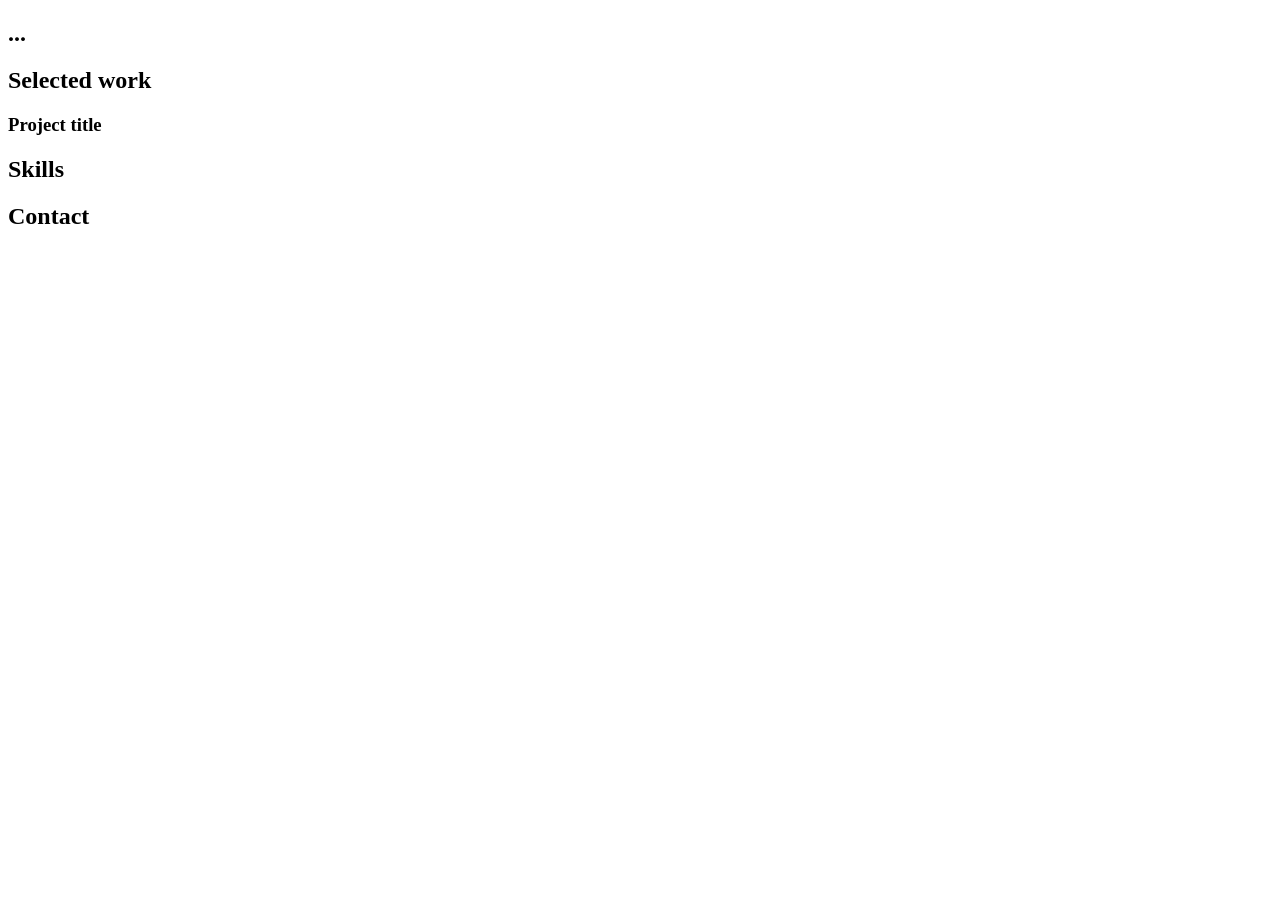
==== index.html @ 51272b7e "HTML structure" ====
<!DOCTYPE html>
<html lang="en">
<head>
    <meta charset="UTF-8">
    <meta name="viewport" content="width=device-width, initial-scale=1.0">
    <title>Portfolio</title>
    <link rel="stylesheet" href="styles.css">
</head>

<body>
    <header>
        <nav aria-label="Primary navigation">
            <!-- Site name and navigation links -->
        </nav>
    </header>

    <main>
        <section id="about" aria-labelledby="about-heading">
            <h1 id="about-heading">...</h1>
            <!-- Introduction -->
        </section>

        <section id="work" aria-labelledby="work-heading">
            <h2 id="work-heading">Selected work</h2>

            <article>
                <h3>Project title</h3>
                <!-- Project description and link -->
            </article>
        </section>

        <section id="skills" aria-labelledby="skills-heading">
            <h2 id="skills-heading">Skills</h2>
            <!-- Skills list -->
        </section>

        <section id="contact" aria-labelledby="contact-heading">
            <h2 id="contact-heading">Contact</h2>
            <!-- Contact information -->
        </section>
    </main>

    <footer>
        
    </footer>
</body>

</html>
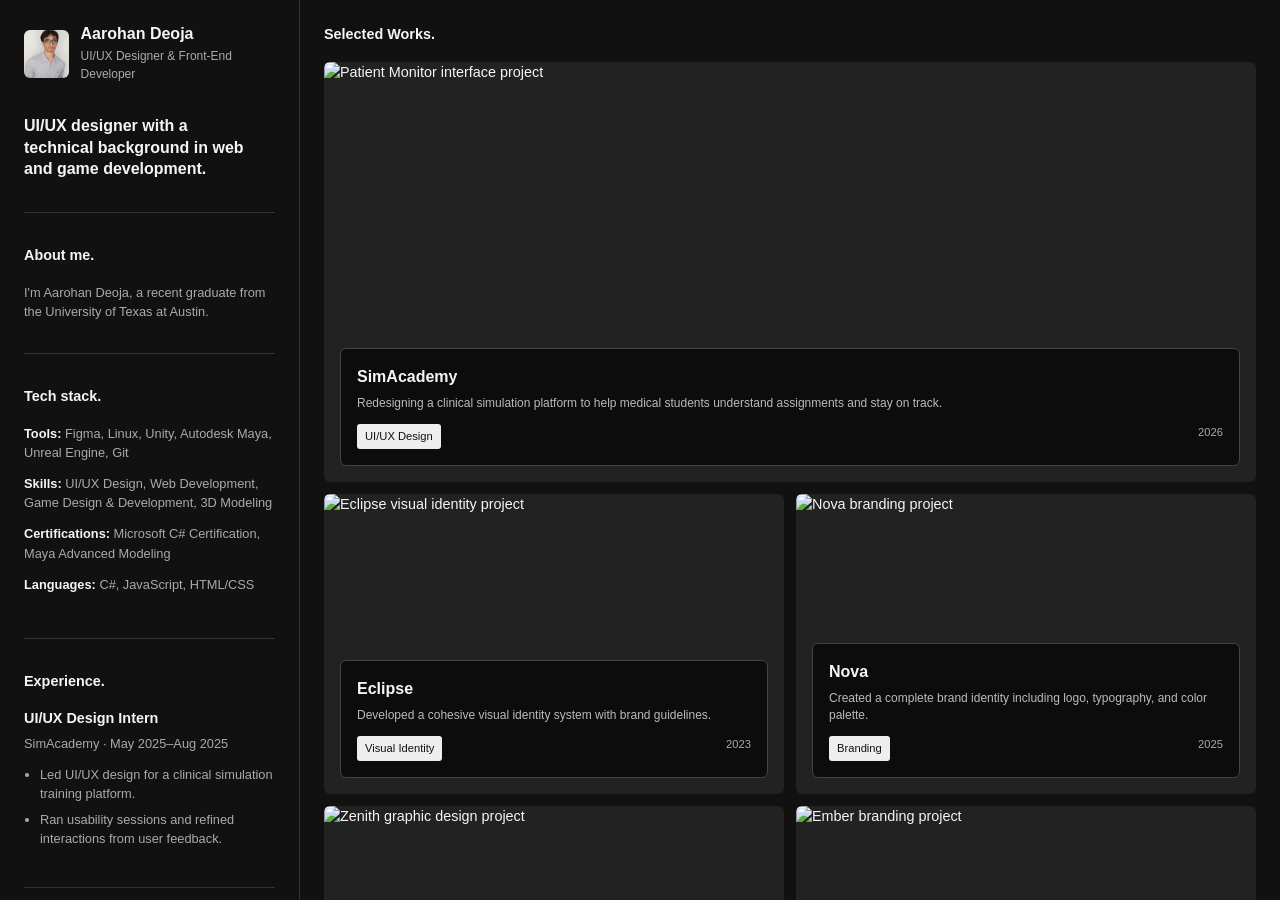
==== commit f9d5a9cf: "Homepage structure and 1st project" ====
--- a/index.html
+++ b/index.html
@@ -3,46 +3,190 @@
 <head>
     <meta charset="UTF-8">
     <meta name="viewport" content="width=device-width, initial-scale=1.0">
-    <title>Portfolio</title>
+    <title>Aarohan Deoja | UI/UX Designer</title>
     <link rel="stylesheet" href="styles.css">
 </head>
 
 <body>
-    <header>
-        <nav aria-label="Primary navigation">
-            <!-- Site name and navigation links -->
-        </nav>
-    </header>
+    <div class="site-layout">
+        <aside class="sidebar">
+            <header class="profile">
+                <img src="images/profile.png" alt="Photo of Aarohan">
 
-    <main>
-        <section id="about" aria-labelledby="about-heading">
-            <h1 id="about-heading">...</h1>
-            <!-- Introduction -->
-        </section>
+                <div>
+                    <h1>Aarohan Deoja</h1>
+                    <p>UI/UX Designer &amp; Front-End Developer</p>
+                </div>
+            </header>
 
-        <section id="work" aria-labelledby="work-heading">
-            <h2 id="work-heading">Selected work</h2>
+            <p class="intro">
+                UI/UX designer with a technical background in web and game development.
+            </p>
 
-            <article>
-                <h3>Project title</h3>
-                <!-- Project description and link -->
-            </article>
-        </section>
+            <section class="sidebar-section" aria-labelledby="about-heading">
+                <h2 id="about-heading">About me.</h2>
+                <p>
+                    I'm Aarohan Deoja, a recent graduate from the University of Texas at Austin.
+                </p>
+            </section>
 
-        <section id="skills" aria-labelledby="skills-heading">
-            <h2 id="skills-heading">Skills</h2>
-            <!-- Skills list -->
-        </section>
+            <section class="sidebar-section" aria-labelledby="skills-heading">
+                <h2 id="skills-heading">Tech stack.</h2>
 
-        <section id="contact" aria-labelledby="contact-heading">
-            <h2 id="contact-heading">Contact</h2>
-            <!-- Contact information -->
-        </section>
-    </main>
+                <ul>
+                    <li>
+                        <strong>Tools:</strong>
+                        Figma, Linux, Unity, Autodesk Maya, Unreal Engine, Git
+                    </li>
+                    <li>
+                        <strong>Skills:</strong>
+                        UI/UX Design, Web Development, Game Design &amp; Development, 3D Modeling
+                    </li>
+                    <li>
+                        <strong>Certifications:</strong>
+                        Microsoft C# Certification, Maya Advanced Modeling
+                    </li>
+                    <li>
+                        <strong>Languages:</strong>
+                        C#, JavaScript, HTML/CSS
+                    </li>
+                </ul>
+            </section>
 
-    <footer>
-        
-    </footer>
+            <section class="sidebar-section" aria-labelledby="experience-heading">
+                <h2 id="experience-heading">Experience.</h2>
+
+                <article class="experience-item">
+                    <h3>UI/UX Design Intern</h3>
+                    <p>SimAcademy &middot; May 2025&ndash;Aug 2025</p>
+
+                    <ul>
+                        <li>
+                            Led UI/UX design for a clinical simulation training platform.
+                        </li>
+                        <li>
+                            Ran usability sessions and refined interactions from user feedback.
+                        </li>
+                    </ul>
+                </article>
+            </section>
+
+            <section class="sidebar-section" aria-labelledby="links-heading">
+                <h2 id="links-heading">Elsewhere.</h2>
+
+                <nav aria-label="External links">
+                    <ul>
+                        <li><a href="#">Work &amp; Portfolio</a></li>
+                        <li><a href="#">GitHub</a></li>
+                        <li><a href="#">ArtStation</a></li>
+                        <li><a href="#">itch.io</a></li>
+                    </ul>
+                </nav>
+
+                <h3>Contact</h3>
+
+                <ul>
+                    <li><a href="#">LinkedIn</a></li>
+                    <li><a href="mailto:hello@example.com">Email</a></li>
+                </ul>
+            </section>
+
+            <footer class="sidebar-footer">
+                <p>&copy; 2026 All rights reserved</p>
+            </footer>
+        </aside>
+
+        <main class="projects-column">
+            <header class="projects-header">
+                <h2>Selected Works.</h2>
+            </header>
+
+            <section class="project-grid" aria-label="Selected projects">
+                <article class="project-card project-card-featured">
+                    <img
+                        src="images/patient-monitor.jpg"
+                        alt="Patient Monitor interface project"
+                    >
+
+                    <div class="project-card-content">
+                        <h3>SimAcademy</h3>
+                        <p>
+                            Redesigning a clinical simulation platform to help medical
+                            students understand assignments and stay on track.
+                        </p>
+                        <a href="#">UI/UX Design</a>
+                        <time datetime="2026">2026</time>
+                    </div>
+                </article>
+
+                <article class="project-card">
+                    <img
+                        src="images/eclipse.jpg"
+                        alt="Eclipse visual identity project"
+                    >
+
+                    <div class="project-card-content">
+                        <h3>Eclipse</h3>
+                        <p>
+                            Developed a cohesive visual identity system with brand guidelines.
+                        </p>
+                        <a href="#">Visual Identity</a>
+                        <time datetime="2023">2023</time>
+                    </div>
+                </article>
+
+                <article class="project-card">
+                    <img
+                        src="images/nova.jpg"
+                        alt="Nova branding project"
+                    >
+
+                    <div class="project-card-content">
+                        <h3>Nova</h3>
+                        <p>
+                            Created a complete brand identity including logo, typography,
+                            and color palette.
+                        </p>
+                        <a href="#">Branding</a>
+                        <time datetime="2025">2025</time>
+                    </div>
+                </article>
+
+                <article class="project-card">
+                    <img
+                        src="images/zenith.jpg"
+                        alt="Zenith graphic design project"
+                    >
+
+                    <div class="project-card-content">
+                        <h3>Zenith</h3>
+                        <p>
+                            Created a complete brand identity including logo, typography,
+                            and color palette.
+                        </p>
+                        <a href="#">Graphic Design</a>
+                        <time datetime="2024">2024</time>
+                    </div>
+                </article>
+
+                <article class="project-card">
+                    <img
+                        src="images/ember.jpg"
+                        alt="Ember branding project"
+                    >
+
+                    <div class="project-card-content">
+                        <h3>Ember</h3>
+                        <p>
+                            Refreshed the existing brand with a new logo, updated color
+                            palette, and refined visuals.
+                        </p>
+                        <a href="#">Branding</a>
+                        <time datetime="2022">2022</time>
+                    </div>
+                </article>
+            </section>
+        </main>
+    </div>
 </body>
-
 </html>
--- a/styles.css
+++ b/styles.css
@@ -0,0 +1,263 @@
+/* ---------- Foundation ---------- */
+
+* {
+    box-sizing: border-box;
+}
+
+html {
+    scroll-behavior: smooth;
+}
+
+body {
+    margin: 0;
+    background-color: #111111;
+    color: #f5f5f5;
+    font-family: Arial, sans-serif;
+    font-size: 0.9rem;
+    line-height: 1.5;
+}
+
+img {
+    display: block;
+    max-width: 100%;
+}
+
+a {
+    color: inherit;
+    text-decoration: none;
+}
+
+a:hover {
+    color: #aaaaaa;
+}
+
+
+/* ---------- Desktop layout ---------- */
+
+.site-layout {
+    display: grid;
+    grid-template-columns: 300px minmax(0, 1fr);
+    min-height: 100vh;
+}
+
+.sidebar {
+    position: sticky;
+    top: 0;
+    height: 100vh;
+    padding: 1.5rem;
+    border-right: 1px solid #333333;
+    overflow-y: auto;
+}
+
+.projects-column {
+    min-width: 0;
+    height: 100vh;
+    padding: 1.5rem;
+    overflow-y: auto;
+}
+
+
+/* ---------- Sidebar ---------- */
+
+.profile {
+    display: flex;
+    align-items: center;
+    gap: 0.75rem;
+}
+
+.profile img {
+    width: 48px;
+    height: 48px;
+    border-radius: 6px;
+    object-fit: cover;
+}
+
+.profile h1 {
+    margin: 0;
+    font-size: 1rem;
+    line-height: 1.2;
+}
+
+.profile p {
+    margin: 0.25rem 0 0;
+    color: #aaaaaa;
+    font-size: 0.75rem;
+}
+
+.intro {
+    max-width: 230px;
+    margin: 2rem 0;
+    font-size: 1rem;
+    font-weight: 600;
+    line-height: 1.35;
+}
+
+.sidebar-section {
+    padding: 2rem 0;
+    border-top: 1px solid #333333;
+}
+
+.sidebar-section h2,
+.sidebar-section h3 {
+    margin: 0 0 1rem;
+    font-size: 0.9rem;
+}
+
+.sidebar-section p {
+    margin: 0;
+    color: #aaaaaa;
+    font-size: 0.8rem;
+}
+
+.sidebar-section ul {
+    margin: 0;
+    padding: 0;
+    list-style: none;
+}
+
+.sidebar-section li {
+    margin-bottom: 0.75rem;
+    color: #aaaaaa;
+    font-size: 0.8rem;
+}
+
+.sidebar-section strong {
+    color: #f5f5f5;
+}
+
+.experience-item h3 {
+    margin-bottom: 0.25rem;
+}
+
+.experience-item p {
+    margin-bottom: 0.75rem;
+}
+
+.experience-item ul {
+    padding-left: 1rem;
+    list-style: disc;
+}
+
+.experience-item li {
+    margin-bottom: 0.4rem;
+}
+
+.sidebar-footer {
+    padding-top: 2rem;
+    border-top: 1px solid #333333;
+    color: #777777;
+    font-size: 0.7rem;
+}
+
+
+/* ---------- Projects ---------- */
+
+.projects-header {
+    margin-bottom: 1rem;
+}
+
+.projects-header h2 {
+    margin: 0;
+    font-size: 0.9rem;
+}
+
+.project-grid {
+    display: grid;
+    grid-template-columns: repeat(2, minmax(0, 1fr));
+    gap: 0.75rem;
+}
+
+.project-card {
+    position: relative;
+    min-height: 300px;
+    overflow: hidden;
+    border-radius: 6px;
+    background-color: #222222;
+}
+
+.project-card-featured {
+    grid-column: span 2;
+    min-height: 420px;
+}
+
+.project-card img {
+    width: 100%;
+    height: 100%;
+    object-fit: cover;
+}
+
+.project-card-content {
+    position: absolute;
+    right: 1rem;
+    bottom: 1rem;
+    left: 1rem;
+    padding: 1rem;
+    border: 1px solid #444444;
+    border-radius: 6px;
+    background-color: rgba(10, 10, 10, 0.88);
+}
+
+.project-card-content h3 {
+    margin: 0 0 0.4rem;
+    font-size: 1rem;
+}
+
+.project-card-content p {
+    margin: 0 0 0.75rem;
+    color: #bbbbbb;
+    font-size: 0.75rem;
+    line-height: 1.4;
+}
+
+.project-card-content a {
+    display: inline-block;
+    padding: 0.25rem 0.5rem;
+    border-radius: 3px;
+    background-color: #eeeeee;
+    color: #111111;
+    font-size: 0.7rem;
+}
+
+.project-card-content time {
+    float: right;
+    color: #aaaaaa;
+    font-size: 0.7rem;
+}
+
+
+/* ---------- Mobile layout ---------- */
+
+@media (max-width: 700px) {
+    .site-layout {
+        display: block;
+    }
+
+    .sidebar,
+    .projects-column {
+        height: auto;
+        overflow: visible;
+    }
+
+    .sidebar {
+        position: static;
+        border-right: 0;
+        border-bottom: 1px solid #333333;
+    }
+
+    .projects-column {
+        padding-top: 2rem;
+    }
+
+    .project-grid {
+        grid-template-columns: 1fr;
+    }
+
+    .project-card-featured {
+        grid-column: auto;
+    }
+
+    .project-card,
+    .project-card-featured {
+        min-height: 320px;
+    }
+}
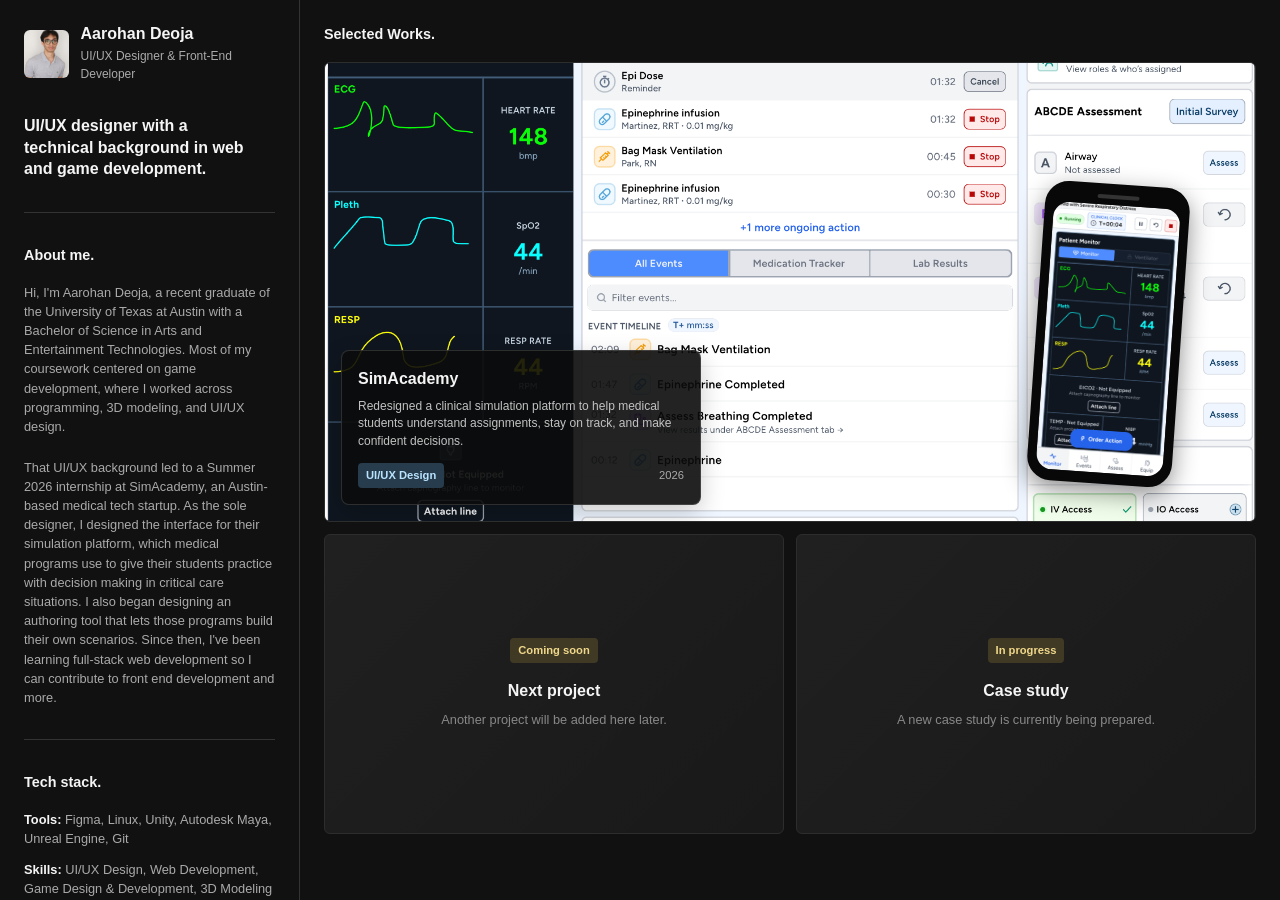
==== commit fd4d9d6a: "SimAcademy project page setup" ====
--- a/index.html
+++ b/index.html
@@ -26,7 +26,20 @@
             <section class="sidebar-section" aria-labelledby="about-heading">
                 <h2 id="about-heading">About me.</h2>
                 <p>
-                    I'm Aarohan Deoja, a recent graduate from the University of Texas at Austin.
+                    Hi, I'm Aarohan Deoja, a recent graduate of the University of Texas at Austin
+                    with a Bachelor of Science in Arts and Entertainment Technologies. Most of my
+                    coursework centered on game development, where I worked across programming,
+                    3D modeling, and UI/UX design.
+                </p>
+                <br>
+                <p>
+                    That UI/UX background led to a Summer 2026 internship at SimAcademy, an
+                    Austin-based medical tech startup. As the sole designer, I designed the
+                    interface for their simulation platform, which medical programs use to give
+                    their students practice with decision making in critical care situations. I
+                    also began designing an authoring tool that lets those programs build their
+                    own scenarios. Since then, I've been learning full-stack web development so I
+                    can contribute to front end development and more.
                 </p>
             </section>
 
@@ -58,7 +71,7 @@
 
                 <article class="experience-item">
                     <h3>UI/UX Design Intern</h3>
-                    <p>SimAcademy &middot; May 2025&ndash;Aug 2025</p>
+                    <p>SimAcademy &middot; May 2026&ndash;Aug 2026</p>
 
                     <ul>
                         <li>
@@ -72,22 +85,21 @@
             </section>
 
             <section class="sidebar-section" aria-labelledby="links-heading">
-                <h2 id="links-heading">Elsewhere.</h2>
+                <h2 id="links-heading">My Other Work.</h2>
 
                 <nav aria-label="External links">
                     <ul>
-                        <li><a href="#">Work &amp; Portfolio</a></li>
-                        <li><a href="#">GitHub</a></li>
-                        <li><a href="#">ArtStation</a></li>
-                        <li><a href="#">itch.io</a></li>
+                        <li><a href="https://github.com/adeoja">GitHub Profile</a></li>
+                        <li><a href="https://adeoja.itch.io/">Game Projects</a></li>
+                        <li><a href="#">3D Art Projects</a></li>
                     </ul>
                 </nav>
+                <br>
 
                 <h3>Contact</h3>
-
                 <ul>
-                    <li><a href="#">LinkedIn</a></li>
-                    <li><a href="mailto:hello@example.com">Email</a></li>
+                    <li><a href="https://www.linkedin.com/in/aarohandeoja/">LinkedIn</a></li>
+                    <li><a href="mailto:cadeoja@gmail.com">Email: cadeoja@gmail.com</a></li>
                 </ul>
             </section>
 
@@ -102,87 +114,53 @@
             </header>
 
             <section class="project-grid" aria-label="Selected projects">
-                <article class="project-card project-card-featured">
-                    <img
-                        src="images/patient-monitor.jpg"
-                        alt="Patient Monitor interface project"
-                    >
+                <a class="project-card-link" href="simacademy.html">
+                    <article class="project-card project-card-featured">
+                        <div class="project-media">
+                            <img
+                                class="project-desktop-image"
+                                src="images/simacademy-desktop.png"
+                                alt="SimAcademy clinical simulation platform desktop interface"
+                            >
 
-                    <div class="project-card-content">
-                        <h3>SimAcademy</h3>
-                        <p>
-                            Redesigning a clinical simulation platform to help medical
-                            students understand assignments and stay on track.
-                        </p>
-                        <a href="#">UI/UX Design</a>
-                        <time datetime="2026">2026</time>
+                            <div class="phone-frame">
+                                <img
+                                    src="images/patient-monitor-mobile.png"
+                                    alt="SimAcademy patient monitor mobile interface"
+                                >
+                            </div>
+
+                            <div class="project-card-content">
+                                <h3>SimAcademy</h3>
+
+                                <p>
+                                    Redesigned a clinical simulation platform to help medical
+                                    students understand assignments, stay on track, and make
+                                    confident decisions.
+                                </p>
+
+                                <div class="project-card-meta">
+                                    <span class="project-tag">UI/UX Design</span>
+                                    <time datetime="2026">2026</time>
+                                </div>
+                            </div>
+                        </div>
+                    </article>
+                </a>
+
+                <article class="project-card project-card-placeholder">
+                    <div class="placeholder-content">
+                        <span class="placeholder-label">Coming soon</span>
+                        <h3>Next project</h3>
+                        <p>Another project will be added here later.</p>
                     </div>
                 </article>
 
-                <article class="project-card">
-                    <img
-                        src="images/eclipse.jpg"
-                        alt="Eclipse visual identity project"
-                    >
-
-                    <div class="project-card-content">
-                        <h3>Eclipse</h3>
-                        <p>
-                            Developed a cohesive visual identity system with brand guidelines.
-                        </p>
-                        <a href="#">Visual Identity</a>
-                        <time datetime="2023">2023</time>
-                    </div>
-                </article>
-
-                <article class="project-card">
-                    <img
-                        src="images/nova.jpg"
-                        alt="Nova branding project"
-                    >
-
-                    <div class="project-card-content">
-                        <h3>Nova</h3>
-                        <p>
-                            Created a complete brand identity including logo, typography,
-                            and color palette.
-                        </p>
-                        <a href="#">Branding</a>
-                        <time datetime="2025">2025</time>
-                    </div>
-                </article>
-
-                <article class="project-card">
-                    <img
-                        src="images/zenith.jpg"
-                        alt="Zenith graphic design project"
-                    >
-
-                    <div class="project-card-content">
-                        <h3>Zenith</h3>
-                        <p>
-                            Created a complete brand identity including logo, typography,
-                            and color palette.
-                        </p>
-                        <a href="#">Graphic Design</a>
-                        <time datetime="2024">2024</time>
-                    </div>
-                </article>
-
-                <article class="project-card">
-                    <img
-                        src="images/ember.jpg"
-                        alt="Ember branding project"
-                    >
-
-                    <div class="project-card-content">
-                        <h3>Ember</h3>
-                        <p>
-                            Refreshed the existing brand with a new logo, updated color
-                            palette, and refined visuals.
-                        </p>
-                        <a href="#">Branding</a>
-                        <time datetime="2022">2022</time>
+                <article class="project-card project-card-placeholder">
+                    <div class="placeholder-content">
+                        <span class="placeholder-label">In progress</span>
+                        <h3>Case study</h3>
+                        <p>A new case study is currently being prepared.</p>
                     </div>
                 </article>
             </section>
--- a/styles.css
+++ b/styles.css
@@ -167,34 +167,87 @@
     gap: 0.75rem;
 }
 
+.project-card-link {
+    display: block;
+    grid-column: 1 / -1;
+    color: inherit;
+}
+
+.project-card-link:hover {
+    color: inherit;
+}
+
+.project-card-link:hover .project-card {
+    border-color: #666666;
+    transform: translateY(-2px);
+}
+
 .project-card {
     position: relative;
     min-height: 300px;
     overflow: hidden;
+    border: 1px solid #2d2d2d;
     border-radius: 6px;
     background-color: #222222;
+    transition: border-color 180ms ease, transform 180ms ease;
 }
 
 .project-card-featured {
-    grid-column: span 2;
-    min-height: 420px;
-}
-
-.project-card img {
+    min-height: 460px;
+}
+
+.project-media {
+    position: absolute;
+    inset: 0;
+    overflow: hidden;
+}
+
+.project-desktop-image {
     width: 100%;
     height: 100%;
     object-fit: cover;
 }
 
+.phone-frame {
+    position: absolute;
+    right: 8%;
+    bottom: 8%;
+    width: 145px;
+    padding: 8px 6px;
+    border: 3px solid #080808;
+    border-radius: 24px;
+    background-color: #080808;
+    box-shadow: 0 8px 24px rgba(0, 0, 0, 0.45);
+    transform: rotate(4deg);
+}
+
+.phone-frame::before {
+    display: block;
+    width: 42px;
+    height: 4px;
+    margin: 0 auto 6px;
+    border-radius: 999px;
+    background-color: #333333;
+    content: "";
+}
+
+.phone-frame img {
+    width: 100%;
+    aspect-ratio: 9 / 19;
+    border-radius: 16px;
+    object-fit: cover;
+}
+
 .project-card-content {
     position: absolute;
-    right: 1rem;
     bottom: 1rem;
     left: 1rem;
+    width: min(360px, calc(100% - 2rem));
     padding: 1rem;
-    border: 1px solid #444444;
-    border-radius: 6px;
-    background-color: rgba(10, 10, 10, 0.88);
+    border: 1px solid rgba(255, 255, 255, 0.14);
+    border-radius: 8px;
+    background-color: rgba(12, 12, 12, 0.9);
+    box-shadow: 0 8px 24px rgba(0, 0, 0, 0.2);
 }
 
 .project-card-content h3 {
@@ -203,25 +256,182 @@
 }
 
 .project-card-content p {
-    margin: 0 0 0.75rem;
-    color: #bbbbbb;
+    margin: 0 0 0.8rem;
+    color: #c2c2c2;
     font-size: 0.75rem;
-    line-height: 1.4;
-}
-
-.project-card-content a {
+    line-height: 1.45;
+}
+
+.project-card-meta {
+    display: flex;
+    align-items: center;
+    justify-content: space-between;
+    gap: 1rem;
+}
+
+.project-tag,
+.placeholder-label {
     display: inline-block;
     padding: 0.25rem 0.5rem;
-    border-radius: 3px;
-    background-color: #eeeeee;
-    color: #111111;
+    border-radius: 4px;
+    background-color: #273d4d;
+    color: #b9e3ff;
     font-size: 0.7rem;
+    font-weight: 600;
 }
 
 .project-card-content time {
-    float: right;
     color: #aaaaaa;
     font-size: 0.7rem;
+}
+
+.project-card-placeholder {
+    display: grid;
+    min-height: 300px;
+    place-items: center;
+    background:
+        linear-gradient(135deg, rgba(255, 255, 255, 0.03), transparent),
+        #191919;
+}
+
+.placeholder-content {
+    width: min(260px, calc(100% - 2rem));
+    text-align: center;
+}
+
+.placeholder-content h3 {
+    margin: 1rem 0 0.4rem;
+    font-size: 1rem;
+}
+
+.placeholder-content p {
+    margin: 0;
+    color: #888888;
+    font-size: 0.8rem;
+}
+
+.placeholder-label {
+    background-color: #403a25;
+    color: #f0d88a;
+}
+
+
+/* ---------- Case study page ---------- */
+
+.case-study-page {
+    min-height: 100vh;
+}
+
+.case-study {
+    width: min(100% - 3rem, 1000px);
+    margin: 0 auto;
+    padding: 3rem 0 5rem;
+}
+
+.back-link {
+    display: inline-block;
+    margin-bottom: 4rem;
+    color: #aaaaaa;
+    font-size: 0.8rem;
+}
+
+.back-link:hover {
+    color: #ffffff;
+}
+
+.case-study-header {
+    max-width: 700px;
+    margin-bottom: 5rem;
+}
+
+.case-study-header h1 {
+    margin: 1rem 0;
+    font-size: clamp(2.5rem, 7vw, 5rem);
+    line-height: 1;
+}
+
+.case-study-intro {
+    max-width: 600px;
+    color: #aaaaaa;
+    font-size: 1.1rem;
+    line-height: 1.6;
+}
+
+.case-study-section {
+    margin-bottom: 5rem;
+}
+
+.case-study-section h2 {
+    margin: 0 0 1.5rem;
+    font-size: 1.2rem;
+}
+
+.case-study-section p {
+    max-width: 650px;
+    color: #aaaaaa;
+    line-height: 1.7;
+}
+
+.case-study-columns {
+    display: grid;
+    grid-template-columns: repeat(3, 1fr);
+    gap: 1rem;
+}
+
+.case-study-columns h3 {
+    margin: 0 0 0.4rem;
+    font-size: 0.8rem;
+}
+
+.case-study-columns p {
+    margin: 0;
+    font-size: 0.85rem;
+}
+
+.case-study-image {
+    width: 100%;
+    border: 1px solid #333333;
+    border-radius: 8px;
+}
+
+.case-study-phone-gallery {
+    display: flex;
+    align-items: flex-start;
+    gap: 1.5rem;
+    flex-wrap: wrap;
+}
+
+.case-study-phone-gallery img {
+    width: 180px;
+    aspect-ratio: 9 / 19;
+    padding: 8px 6px;
+    border: 3px solid #080808;
+    border-radius: 24px;
+    background-color: #080808;
+    box-shadow: 0 8px 24px rgba(0, 0, 0, 0.35);
+    object-fit: cover;
+}
+
+.case-study-gallery {
+    display: grid;
+    grid-template-columns: repeat(2, 1fr);
+    gap: 1.5rem;
+}
+
+.case-study-gallery figure {
+    margin: 0;
+}
+
+.case-study-gallery img {
+    width: 100%;
+    border: 1px solid #333333;
+    border-radius: 8px;
+}
+
+.case-study-gallery figcaption {
+    margin-top: 0.5rem;
+    color: #888888;
+    font-size: 0.75rem;
 }
 
 
@@ -252,7 +462,7 @@
         grid-template-columns: 1fr;
     }
 
-    .project-card-featured {
+    .project-card-link {
         grid-column: auto;
     }
 
@@ -260,4 +470,47 @@
     .project-card-featured {
         min-height: 320px;
     }
+
+    .phone-frame {
+        right: 5%;
+        width: 105px;
+    }
+
+    .project-card-content {
+        width: min(280px, calc(100% - 2rem));
+    }
+
+    .case-study {
+        width: min(100% - 2rem, 1000px);
+        padding-top: 2rem;
+    }
+
+    .back-link {
+        margin-bottom: 3rem;
+    }
+
+    .case-study-header {
+        margin-bottom: 3rem;
+    }
+
+    .case-study-columns {
+        grid-template-columns: 1fr;
+        gap: 1.5rem;
+    }
+
+    .case-study-section {
+        margin-bottom: 3.5rem;
+    }
+
+    .case-study-phone-gallery {
+        justify-content: center;
+    }
+
+    .case-study-phone-gallery img {
+        width: 140px;
+    }
+
+    .case-study-gallery {
+        grid-template-columns: 1fr;
+    }
 }
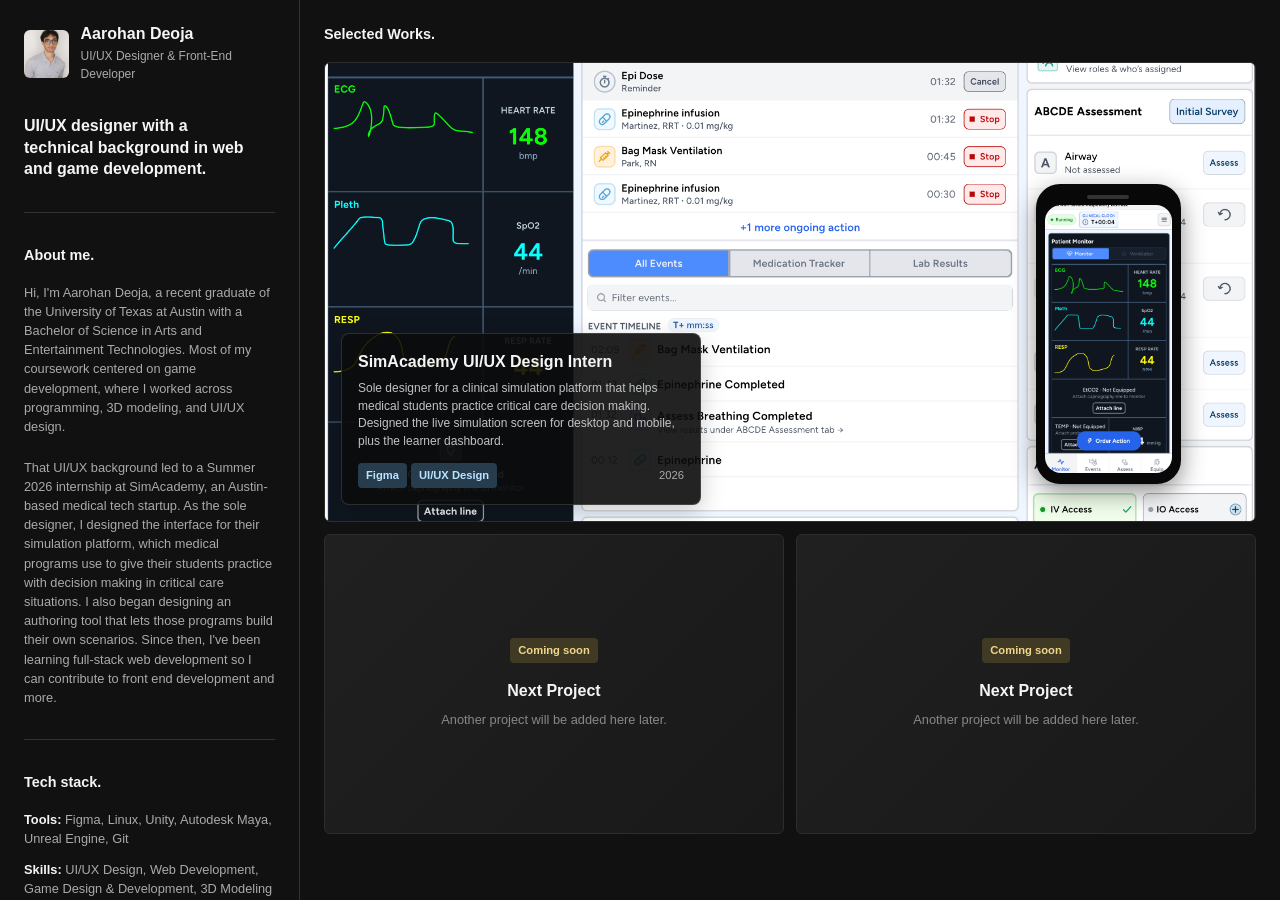
==== commit 27260078: "Updated SimAcademy project description and tags on homepage" ====
--- a/index.html
+++ b/index.html
@@ -131,16 +131,20 @@
                             </div>
 
                             <div class="project-card-content">
-                                <h3>SimAcademy</h3>
+                                <h3>SimAcademy UI/UX Design Intern</h3>
 
                                 <p>
-                                    Redesigned a clinical simulation platform to help medical
-                                    students understand assignments, stay on track, and make
-                                    confident decisions.
+                                    Sole designer for a clinical simulation platform that helps medical
+                                    students practice critical care decision making. Designed the live
+                                    simulation screen for desktop and mobile, plus the learner dashboard.
                                 </p>
 
                                 <div class="project-card-meta">
-                                    <span class="project-tag">UI/UX Design</span>
+                                    <div class="project-tags">
+                                        <span class="project-tag">Figma</span>
+                                        <span class="project-tag">UI/UX Design</span>
+                                    </div>
+
                                     <time datetime="2026">2026</time>
                                 </div>
                             </div>
@@ -151,16 +155,16 @@
                 <article class="project-card project-card-placeholder">
                     <div class="placeholder-content">
                         <span class="placeholder-label">Coming soon</span>
-                        <h3>Next project</h3>
+                        <h3>Next Project</h3>
                         <p>Another project will be added here later.</p>
                     </div>
                 </article>
 
                 <article class="project-card project-card-placeholder">
                     <div class="placeholder-content">
-                        <span class="placeholder-label">In progress</span>
-                        <h3>Case study</h3>
-                        <p>A new case study is currently being prepared.</p>
+                        <span class="placeholder-label">Coming soon</span>
+                        <h3>Next Project</h3>
+                        <p>Another project will be added here later.</p>
                     </div>
                 </article>
             </section>
--- a/styles.css
+++ b/styles.css
@@ -218,7 +218,7 @@
     border-radius: 24px;
     background-color: #080808;
     box-shadow: 0 8px 24px rgba(0, 0, 0, 0.45);
-    transform: rotate(4deg);
+    /* transform: rotate(4deg); */
 }
 
 .phone-frame::before {
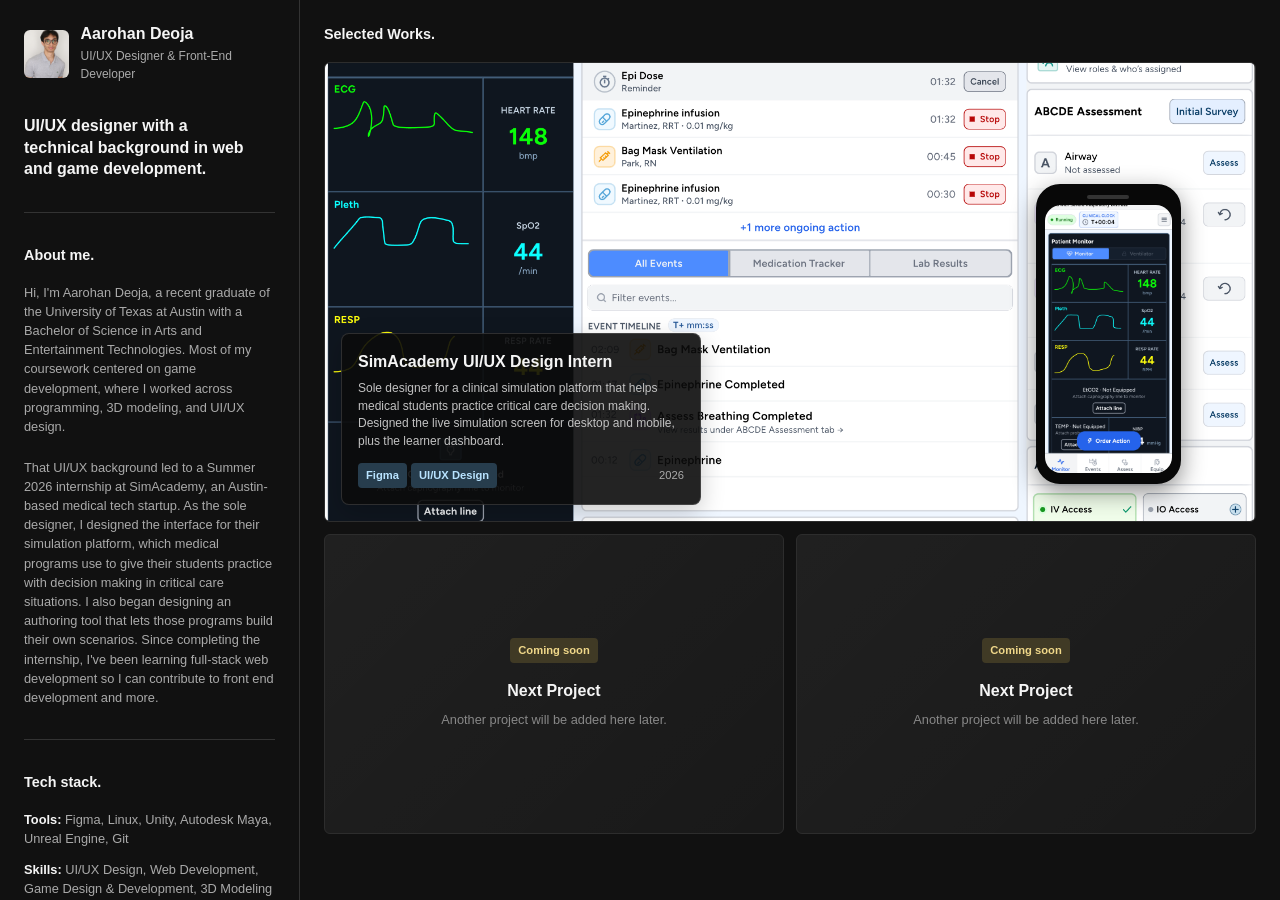
==== commit 3296abf6: "Updated work experience bullet points on homepage" ====
--- a/index.html
+++ b/index.html
@@ -38,7 +38,7 @@
                     interface for their simulation platform, which medical programs use to give
                     their students practice with decision making in critical care situations. I
                     also began designing an authoring tool that lets those programs build their
-                    own scenarios. Since then, I've been learning full-stack web development so I
+                    own scenarios. Since completing the internship, I've been learning full-stack web development so I
                     can contribute to front end development and more.
                 </p>
             </section>
@@ -57,7 +57,7 @@
                     </li>
                     <li>
                         <strong>Certifications:</strong>
-                        Microsoft C# Certification, Maya Advanced Modeling
+                        Microsoft C# Certification, Claude 101, Maya Advanced Modeling
                     </li>
                     <li>
                         <strong>Languages:</strong>
@@ -75,10 +75,13 @@
 
                     <ul>
                         <li>
-                            Led UI/UX design for a clinical simulation training platform.
+                            Led UI/UX design for a clinical simulation training platform in Figma, running recurring usability sessions with practicing physicians to validate workflows and directly inform interaction design decisions.
                         </li>
                         <li>
-                            Ran usability sessions and refined interactions from user feedback.
+                            Restructured the core clinical workflow into a three-column layout, reducing cognitive load for learners making quick, high-stakes medical decisions to save simulated patients.
+                        </li>
+                        <li>
+                            Designed the student dashboard and Lesson Attempts page from scratch, surfacing course progress, scores, and assignments, and improving usability and accessibility across the platform.
                         </li>
                     </ul>
                 </article>
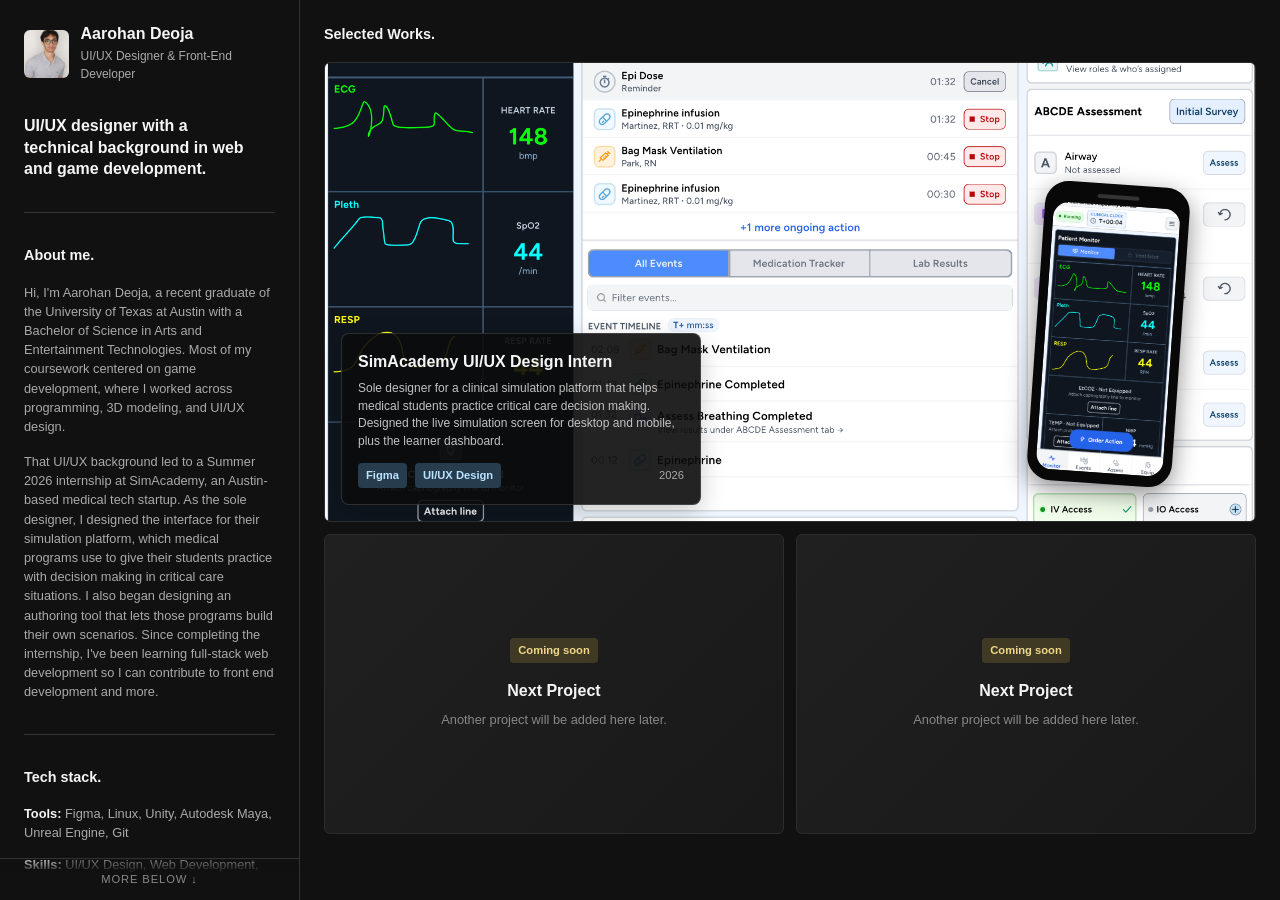
==== commit 645c4acb: "Added scroll UI to left desktop column" ====
--- a/index.html
+++ b/index.html
@@ -25,21 +25,22 @@
 
             <section class="sidebar-section" aria-labelledby="about-heading">
                 <h2 id="about-heading">About me.</h2>
+
                 <p>
                     Hi, I'm Aarohan Deoja, a recent graduate of the University of Texas at Austin
                     with a Bachelor of Science in Arts and Entertainment Technologies. Most of my
                     coursework centered on game development, where I worked across programming,
                     3D modeling, and UI/UX design.
                 </p>
-                <br>
+
                 <p>
                     That UI/UX background led to a Summer 2026 internship at SimAcademy, an
                     Austin-based medical tech startup. As the sole designer, I designed the
                     interface for their simulation platform, which medical programs use to give
                     their students practice with decision making in critical care situations. I
                     also began designing an authoring tool that lets those programs build their
-                    own scenarios. Since completing the internship, I've been learning full-stack web development so I
-                    can contribute to front end development and more.
+                    own scenarios. Since completing the internship, I've been learning full-stack
+                    web development so I can contribute to front end development and more.
                 </p>
             </section>
 
@@ -75,13 +76,19 @@
 
                     <ul>
                         <li>
-                            Led UI/UX design for a clinical simulation training platform in Figma, running recurring usability sessions with practicing physicians to validate workflows and directly inform interaction design decisions.
-                        </li>
-                        <li>
-                            Restructured the core clinical workflow into a three-column layout, reducing cognitive load for learners making quick, high-stakes medical decisions to save simulated patients.
-                        </li>
-                        <li>
-                            Designed the student dashboard and Lesson Attempts page from scratch, surfacing course progress, scores, and assignments, and improving usability and accessibility across the platform.
+                            Led UI/UX design for a clinical simulation training platform in Figma,
+                            running recurring usability sessions with practicing physicians to
+                            validate workflows and directly inform interaction design decisions.
+                        </li>
+                        <li>
+                            Restructured the core clinical workflow into a three-column layout,
+                            reducing cognitive load for learners making quick, high-stakes medical
+                            decisions to save simulated patients.
+                        </li>
+                        <li>
+                            Designed the student dashboard and Lesson Attempts page from scratch,
+                            surfacing course progress, scores, and assignments, and improving
+                            usability and accessibility across the platform.
                         </li>
                     </ul>
                 </article>
@@ -92,23 +99,41 @@
 
                 <nav aria-label="External links">
                     <ul>
-                        <li><a href="https://github.com/adeoja">GitHub Profile</a></li>
-                        <li><a href="https://adeoja.itch.io/">Game Projects</a></li>
-                        <li><a href="#">3D Art Projects</a></li>
+                        <li>
+                            <a href="https://github.com/adeoja">GitHub Profile</a>
+                        </li>
+                        <li>
+                            <a href="https://adeoja.itch.io/">Game Projects</a>
+                        </li>
+                        <li>
+                            <a href="#">3D Art Projects</a>
+                        </li>
                     </ul>
                 </nav>
-                <br>
 
                 <h3>Contact</h3>
+
                 <ul>
-                    <li><a href="https://www.linkedin.com/in/aarohandeoja/">LinkedIn</a></li>
-                    <li><a href="mailto:cadeoja@gmail.com">Email: cadeoja@gmail.com</a></li>
+                    <li>
+                        <a href="https://www.linkedin.com/in/aarohandeoja/">
+                            LinkedIn
+                        </a>
+                    </li>
+                    <li>
+                        <a href="mailto:cadeoja@gmail.com">
+                            Email: cadeoja@gmail.com
+                        </a>
+                    </li>
                 </ul>
             </section>
 
             <footer class="sidebar-footer">
                 <p>&copy; 2026 All rights reserved</p>
             </footer>
+
+            <p class="sidebar-scroll-hint" aria-hidden="true">
+                More below &darr;
+            </p>
         </aside>
 
         <main class="projects-column">
@@ -137,9 +162,10 @@
                                 <h3>SimAcademy UI/UX Design Intern</h3>
 
                                 <p>
-                                    Sole designer for a clinical simulation platform that helps medical
-                                    students practice critical care decision making. Designed the live
-                                    simulation screen for desktop and mobile, plus the learner dashboard.
+                                    Sole designer for a clinical simulation platform that helps
+                                    medical students practice critical care decision making.
+                                    Designed the live simulation screen for desktop and mobile,
+                                    plus the learner dashboard.
                                 </p>
 
                                 <div class="project-card-meta">
--- a/styles.css
+++ b/styles.css
@@ -109,6 +109,10 @@
     font-size: 0.8rem;
 }
 
+.sidebar-section p + p {
+    margin-top: 1rem;
+}
+
 .sidebar-section ul {
     margin: 0;
     padding: 0;
@@ -147,6 +151,68 @@
     border-top: 1px solid #333333;
     color: #777777;
     font-size: 0.7rem;
+}
+
+.sidebar {
+    position: sticky;
+    top: 0;
+    height: 100vh;
+    padding: 1.5rem 1.5rem 0;
+    border-right: 1px solid #333333;
+    overflow-y: auto;
+}
+
+.sidebar-scroll-hint {
+    position: sticky;
+    bottom: 0;
+    z-index: 2;
+    margin: 1.5rem -1.5rem 0;
+    padding: 0.75rem 1.5rem;
+    border-top: 1px solid #333333;
+    background: linear-gradient(
+        to bottom,
+        rgba(17, 17, 17, 0.2),
+        #111111 35%
+    );
+    color: #888888;
+    font-size: 0.7rem;
+    text-align: center;
+    text-transform: uppercase;
+    letter-spacing: 0.08em;
+    pointer-events: none;
+}
+
+
+/* ---------- Visible desktop scrollbars ---------- */
+
+@media (min-width: 701px) {
+    .sidebar,
+    .projects-column {
+        scrollbar-width: auto;
+        scrollbar-color: #777777 #1b1b1b;
+    }
+
+    .sidebar::-webkit-scrollbar,
+    .projects-column::-webkit-scrollbar {
+        width: 12px;
+    }
+
+    .sidebar::-webkit-scrollbar-track,
+    .projects-column::-webkit-scrollbar-track {
+        background-color: #1b1b1b;
+    }
+
+    .sidebar::-webkit-scrollbar-thumb,
+    .projects-column::-webkit-scrollbar-thumb {
+        border: 3px solid #1b1b1b;
+        border-radius: 999px;
+        background-color: #777777;
+    }
+
+    .sidebar::-webkit-scrollbar-thumb:hover,
+    .projects-column::-webkit-scrollbar-thumb:hover {
+        background-color: #aaaaaa;
+    }
 }
 
 
@@ -218,7 +284,7 @@
     border-radius: 24px;
     background-color: #080808;
     box-shadow: 0 8px 24px rgba(0, 0, 0, 0.45);
-    /* transform: rotate(4deg); */
+    transform: rotate(4deg);
 }
 
 .phone-frame::before {
@@ -269,6 +335,13 @@
     gap: 1rem;
 }
 
+.project-tags {
+    display: flex;
+    align-items: center;
+    gap: 0.5rem;
+    flex-wrap: wrap;
+}
+
 .project-tag,
 .placeholder-label {
     display: inline-block;
@@ -281,6 +354,7 @@
 }
 
 .project-card-content time {
+    flex-shrink: 0;
     color: #aaaaaa;
     font-size: 0.7rem;
 }
@@ -454,6 +528,10 @@
         border-bottom: 1px solid #333333;
     }
 
+    .sidebar-scroll-hint {
+        display: none;
+    }
+
     .projects-column {
         padding-top: 2rem;
     }
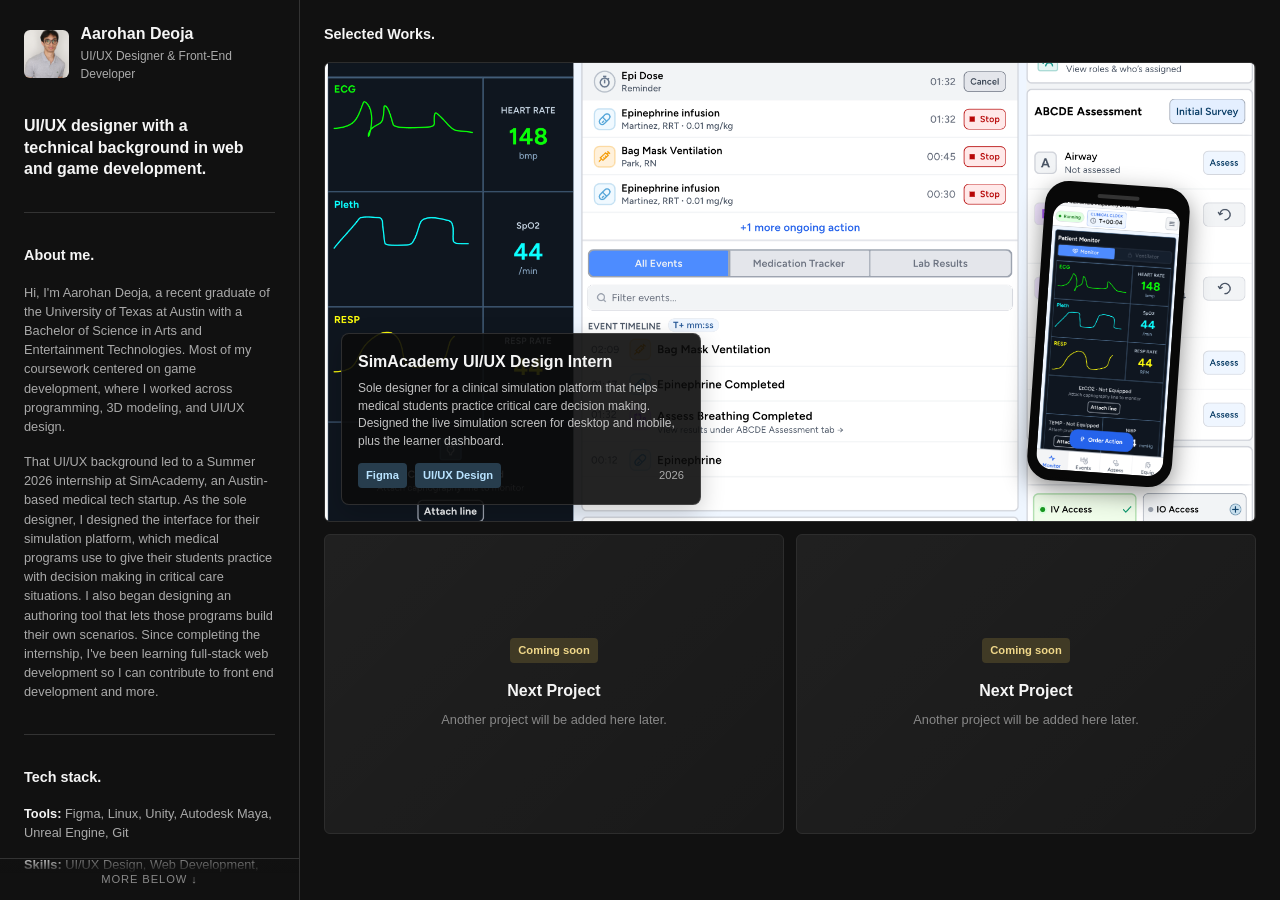
==== commit f88044fb: "Added break between My Other Work and Contact section" ====
--- a/index.html
+++ b/index.html
@@ -111,6 +111,8 @@
                     </ul>
                 </nav>
 
+                <br>
+
                 <h3>Contact</h3>
 
                 <ul>
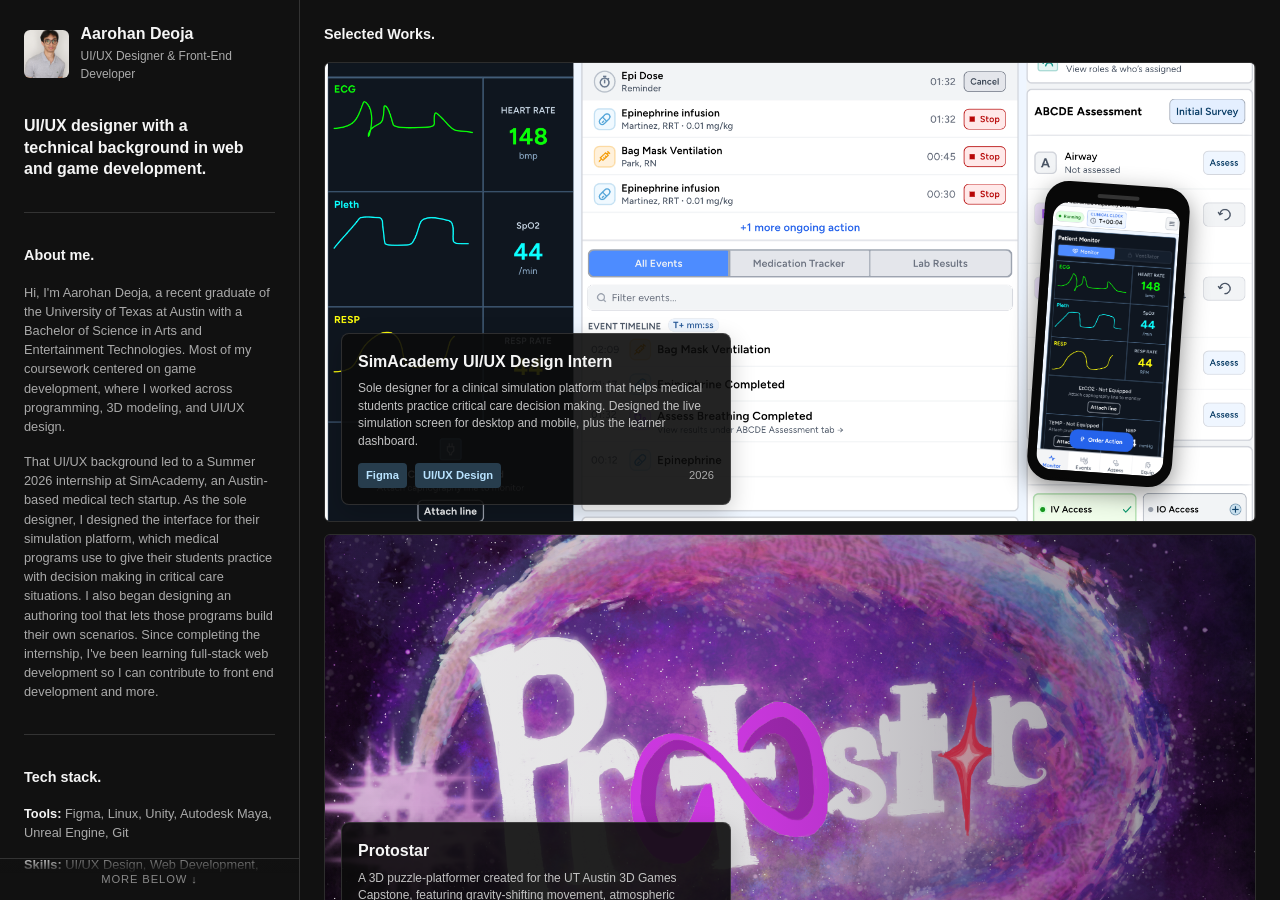
==== commit e8ca5d19: "Create Protostar project page and add it to the homepage" ====
--- a/index.html
+++ b/index.html
@@ -183,6 +183,39 @@
                     </article>
                 </a>
 
+                <a class="project-card-link" href="protostar.html">
+                    <article class="project-card project-card-protostar">
+                        <div class="project-media">
+                            <img
+                                class="project-desktop-image"
+                                src="images/title-image.png"
+                                alt="Protostar title artwork showing a colorful star-shaped planet in space"
+                            >
+
+                            <div class="project-card-content">
+                                <h3>Protostar</h3>
+
+                                <p>
+                                    A 3D puzzle-platformer created for the UT Austin 3D Games
+                                    Capstone, featuring gravity-shifting movement, atmospheric
+                                    storytelling, and surreal environments.
+                                </p>
+
+                                <div class="project-card-meta">
+                                    <div class="project-tags">
+                                        <span class="project-tag">Unity</span>
+                                        <span class="project-tag">C#</span>
+                                        <span class="project-tag">UI/UX Design</span>
+                                        <span class="project-tag">3D Modeling</span>
+                                    </div>
+
+                                    <time datetime="2026">2026</time>
+                                </div>
+                            </div>
+                        </div>
+                    </article>
+                </a>
+
                 <article class="project-card project-card-placeholder">
                     <div class="placeholder-content">
                         <span class="placeholder-label">Coming soon</span>
@@ -190,14 +223,6 @@
                         <p>Another project will be added here later.</p>
                     </div>
                 </article>
-
-                <article class="project-card project-card-placeholder">
-                    <div class="placeholder-content">
-                        <span class="placeholder-label">Coming soon</span>
-                        <h3>Next Project</h3>
-                        <p>Another project will be added here later.</p>
-                    </div>
-                </article>
             </section>
         </main>
     </div>
--- a/styles.css
+++ b/styles.css
@@ -38,119 +38,6 @@
     display: grid;
     grid-template-columns: 300px minmax(0, 1fr);
     min-height: 100vh;
-}
-
-.sidebar {
-    position: sticky;
-    top: 0;
-    height: 100vh;
-    padding: 1.5rem;
-    border-right: 1px solid #333333;
-    overflow-y: auto;
-}
-
-.projects-column {
-    min-width: 0;
-    height: 100vh;
-    padding: 1.5rem;
-    overflow-y: auto;
-}
-
-
-/* ---------- Sidebar ---------- */
-
-.profile {
-    display: flex;
-    align-items: center;
-    gap: 0.75rem;
-}
-
-.profile img {
-    width: 48px;
-    height: 48px;
-    border-radius: 6px;
-    object-fit: cover;
-}
-
-.profile h1 {
-    margin: 0;
-    font-size: 1rem;
-    line-height: 1.2;
-}
-
-.profile p {
-    margin: 0.25rem 0 0;
-    color: #aaaaaa;
-    font-size: 0.75rem;
-}
-
-.intro {
-    max-width: 230px;
-    margin: 2rem 0;
-    font-size: 1rem;
-    font-weight: 600;
-    line-height: 1.35;
-}
-
-.sidebar-section {
-    padding: 2rem 0;
-    border-top: 1px solid #333333;
-}
-
-.sidebar-section h2,
-.sidebar-section h3 {
-    margin: 0 0 1rem;
-    font-size: 0.9rem;
-}
-
-.sidebar-section p {
-    margin: 0;
-    color: #aaaaaa;
-    font-size: 0.8rem;
-}
-
-.sidebar-section p + p {
-    margin-top: 1rem;
-}
-
-.sidebar-section ul {
-    margin: 0;
-    padding: 0;
-    list-style: none;
-}
-
-.sidebar-section li {
-    margin-bottom: 0.75rem;
-    color: #aaaaaa;
-    font-size: 0.8rem;
-}
-
-.sidebar-section strong {
-    color: #f5f5f5;
-}
-
-.experience-item h3 {
-    margin-bottom: 0.25rem;
-}
-
-.experience-item p {
-    margin-bottom: 0.75rem;
-}
-
-.experience-item ul {
-    padding-left: 1rem;
-    list-style: disc;
-}
-
-.experience-item li {
-    margin-bottom: 0.4rem;
-}
-
-.sidebar-footer {
-    padding-top: 2rem;
-    border-top: 1px solid #333333;
-    color: #777777;
-    font-size: 0.7rem;
 }
 
 .sidebar {
@@ -160,6 +47,109 @@
     padding: 1.5rem 1.5rem 0;
     border-right: 1px solid #333333;
     overflow-y: auto;
+}
+
+.projects-column {
+    min-width: 0;
+    height: 100vh;
+    padding: 1.5rem;
+    overflow-y: auto;
+}
+
+
+/* ---------- Sidebar ---------- */
+
+.profile {
+    display: flex;
+    align-items: center;
+    gap: 0.75rem;
+}
+
+.profile img {
+    width: 48px;
+    height: 48px;
+    border-radius: 6px;
+    object-fit: cover;
+}
+
+.profile h1 {
+    margin: 0;
+    font-size: 1rem;
+    line-height: 1.2;
+}
+
+.profile p {
+    margin: 0.25rem 0 0;
+    color: #aaaaaa;
+    font-size: 0.75rem;
+}
+
+.intro {
+    max-width: 230px;
+    margin: 2rem 0;
+    font-size: 1rem;
+    font-weight: 600;
+    line-height: 1.35;
+}
+
+.sidebar-section {
+    padding: 2rem 0;
+    border-top: 1px solid #333333;
+}
+
+.sidebar-section h2,
+.sidebar-section h3 {
+    margin: 0 0 1rem;
+    font-size: 0.9rem;
+}
+
+.sidebar-section p {
+    margin: 0;
+    color: #aaaaaa;
+    font-size: 0.8rem;
+}
+
+.sidebar-section p + p {
+    margin-top: 1rem;
+}
+
+.sidebar-section ul {
+    margin: 0;
+    padding: 0;
+    list-style: none;
+}
+
+.sidebar-section li {
+    margin-bottom: 0.75rem;
+    color: #aaaaaa;
+    font-size: 0.8rem;
+}
+
+.sidebar-section strong {
+    color: #f5f5f5;
+}
+
+.experience-item h3 {
+    margin-bottom: 0.25rem;
+}
+
+.experience-item p {
+    margin-bottom: 0.75rem;
+}
+
+.experience-item ul {
+    padding-left: 1rem;
+    list-style: disc;
+}
+
+.experience-item li {
+    margin-bottom: 0.4rem;
+}
+
+.sidebar-footer {
+    padding: 1rem 0 1.5rem;
+    color: #777777;
+    font-size: 0.7rem;
 }
 
 .sidebar-scroll-hint {
@@ -258,7 +248,8 @@
     transition: border-color 180ms ease, transform 180ms ease;
 }
 
-.project-card-featured {
+.project-card-featured,
+.project-card-protostar {
     min-height: 460px;
 }
 
@@ -274,10 +265,27 @@
     object-fit: cover;
 }
 
+.project-card-protostar .project-desktop-image {
+    object-position: center;
+}
+
+.project-card-protostar .project-media::after {
+    position: absolute;
+    inset: 0;
+    background: linear-gradient(
+        90deg,
+        rgba(10, 4, 20, 0.08),
+        rgba(10, 4, 20, 0.12) 45%,
+        rgba(10, 4, 20, 0.48)
+    );
+    content: "";
+}
+
 .phone-frame {
     position: absolute;
     right: 8%;
     bottom: 8%;
+    z-index: 1;
     width: 145px;
     padding: 8px 6px;
     border: 3px solid #080808;
@@ -306,9 +314,11 @@
 
 .project-card-content {
     position: absolute;
+    right: auto;
     bottom: 1rem;
     left: 1rem;
-    width: min(360px, calc(100% - 2rem));
+    z-index: 2;
+    width: min(390px, calc(100% - 2rem));
     padding: 1rem;
     border: 1px solid rgba(255, 255, 255, 0.14);
     border-radius: 8px;
@@ -431,6 +441,27 @@
     line-height: 1.6;
 }
 
+.case-study-header-links {
+    display: flex;
+    gap: 0.75rem;
+    flex-wrap: wrap;
+    margin-top: 1.5rem;
+}
+
+.case-study-header-links a {
+    padding: 0.5rem 0.75rem;
+    border: 1px solid #444444;
+    border-radius: 4px;
+    color: #d8d8d8;
+    font-size: 0.75rem;
+    transition: border-color 180ms ease, color 180ms ease;
+}
+
+.case-study-header-links a:hover {
+    border-color: #aaaaaa;
+    color: #ffffff;
+}
+
 .case-study-section {
     margin-bottom: 5rem;
 }
@@ -444,6 +475,17 @@
     max-width: 650px;
     color: #aaaaaa;
     line-height: 1.7;
+}
+
+.case-study-section ul {
+    max-width: 700px;
+    padding-left: 1.2rem;
+    color: #aaaaaa;
+}
+
+.case-study-section li {
+    margin-bottom: 0.75rem;
+    line-height: 1.6;
 }
 
 .case-study-columns {
@@ -466,6 +508,10 @@
     width: 100%;
     border: 1px solid #333333;
     border-radius: 8px;
+}
+
+.case-study-feature-image {
+    margin-bottom: 1.5rem;
 }
 
 .case-study-phone-gallery {
@@ -508,6 +554,51 @@
     font-size: 0.75rem;
 }
 
+.case-study-media-grid {
+    display: grid;
+    grid-template-columns: repeat(2, minmax(0, 1fr));
+    gap: 1.5rem;
+}
+
+.case-study-media-grid figure {
+    margin: 0;
+}
+
+.case-study-media-grid img {
+    width: 100%;
+    border: 1px solid #333333;
+    border-radius: 8px;
+}
+
+.case-study-media-grid figcaption {
+    margin-top: 0.5rem;
+    color: #888888;
+    font-size: 0.75rem;
+}
+
+.team-grid {
+    display: grid;
+    grid-template-columns: repeat(2, minmax(0, 1fr));
+    gap: 1rem;
+}
+
+.team-member {
+    padding: 1rem;
+    border: 1px solid #333333;
+    border-radius: 8px;
+    background-color: #191919;
+}
+
+.team-member h3 {
+    margin: 0 0 0.35rem;
+    font-size: 0.85rem;
+}
+
+.team-member p {
+    margin: 0;
+    font-size: 0.8rem;
+}
+
 
 /* ---------- Mobile layout ---------- */
 
@@ -545,7 +636,8 @@
     }
 
     .project-card,
-    .project-card-featured {
+    .project-card-featured,
+    .project-card-protostar {
         min-height: 320px;
     }
 
@@ -571,6 +663,10 @@
         margin-bottom: 3rem;
     }
 
+    .case-study-header h1 {
+        font-size: clamp(2.5rem, 16vw, 4.5rem);
+    }
+
     .case-study-columns {
         grid-template-columns: 1fr;
         gap: 1.5rem;
@@ -588,7 +684,13 @@
         width: 140px;
     }
 
-    .case-study-gallery {
+    .case-study-gallery,
+    .case-study-media-grid,
+    .team-grid {
         grid-template-columns: 1fr;
     }
+
+    .case-study-header-links {
+        gap: 0.5rem;
+    }
 }
